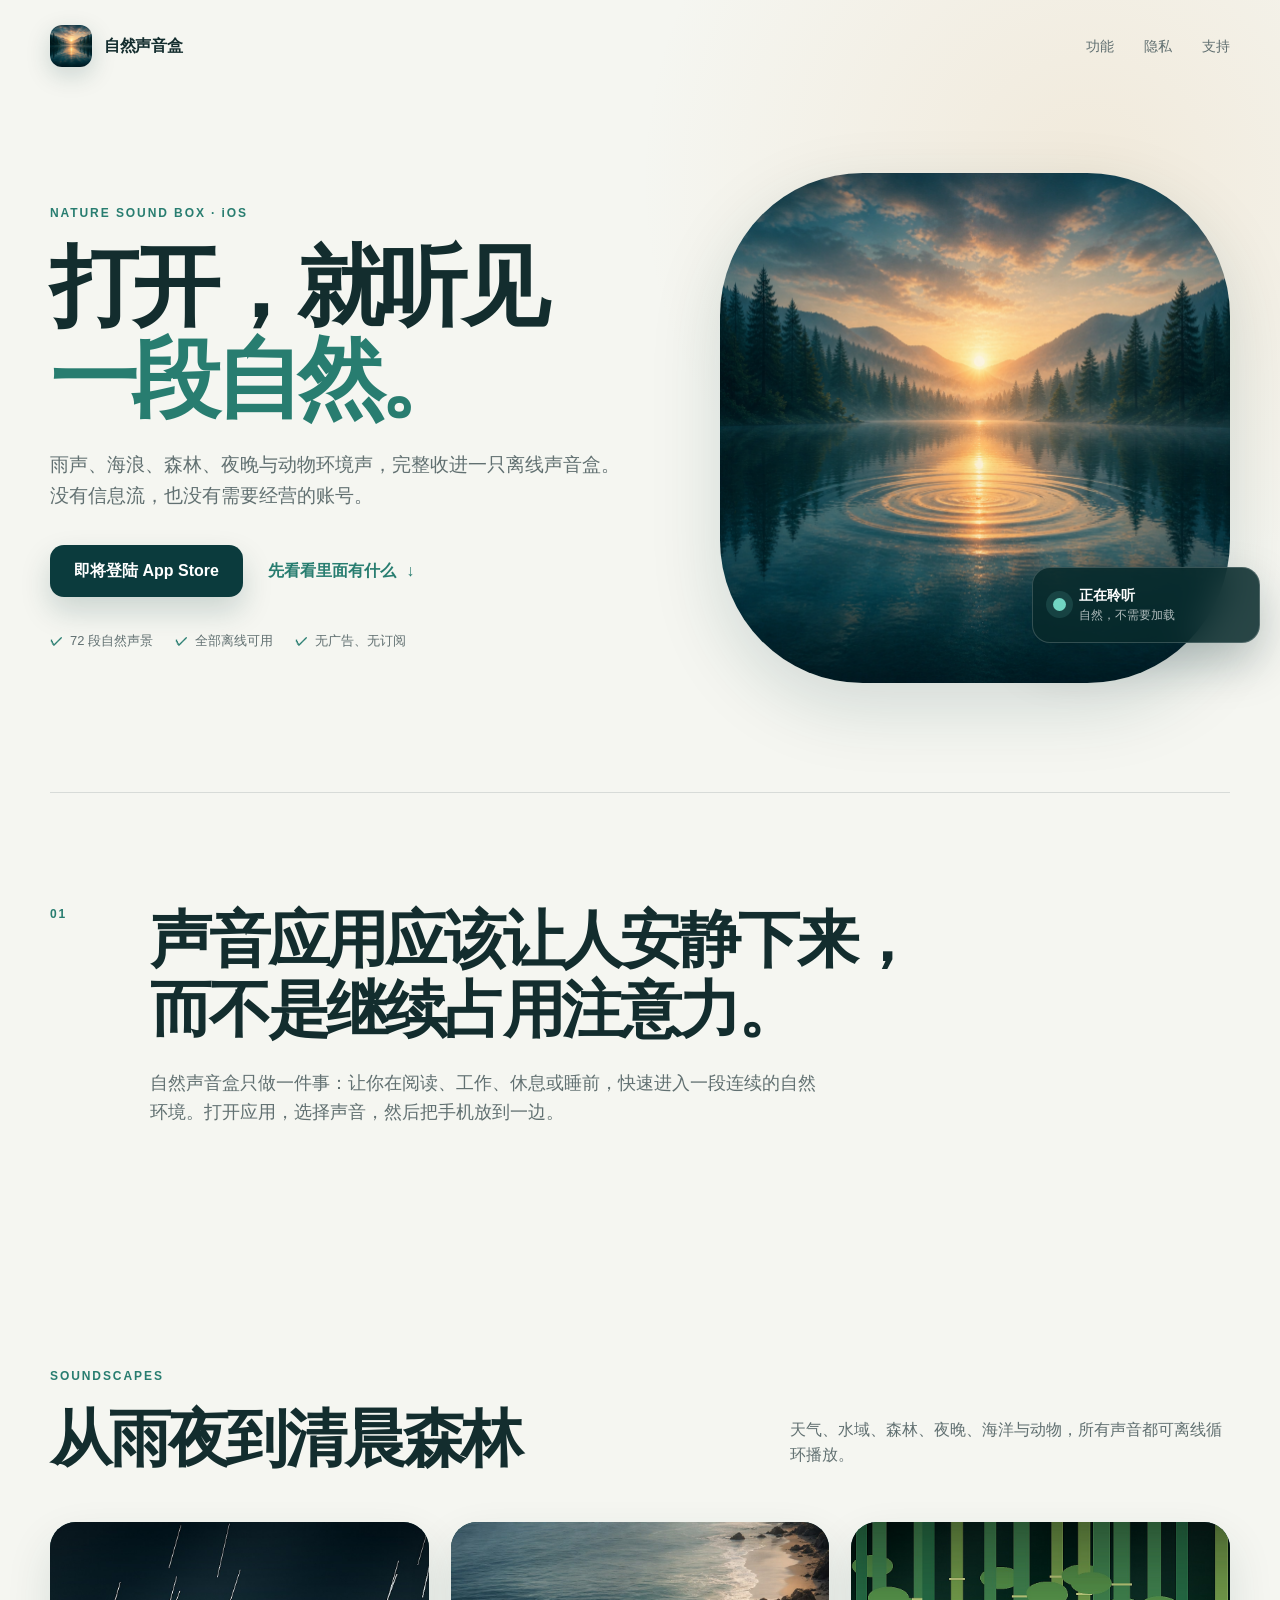
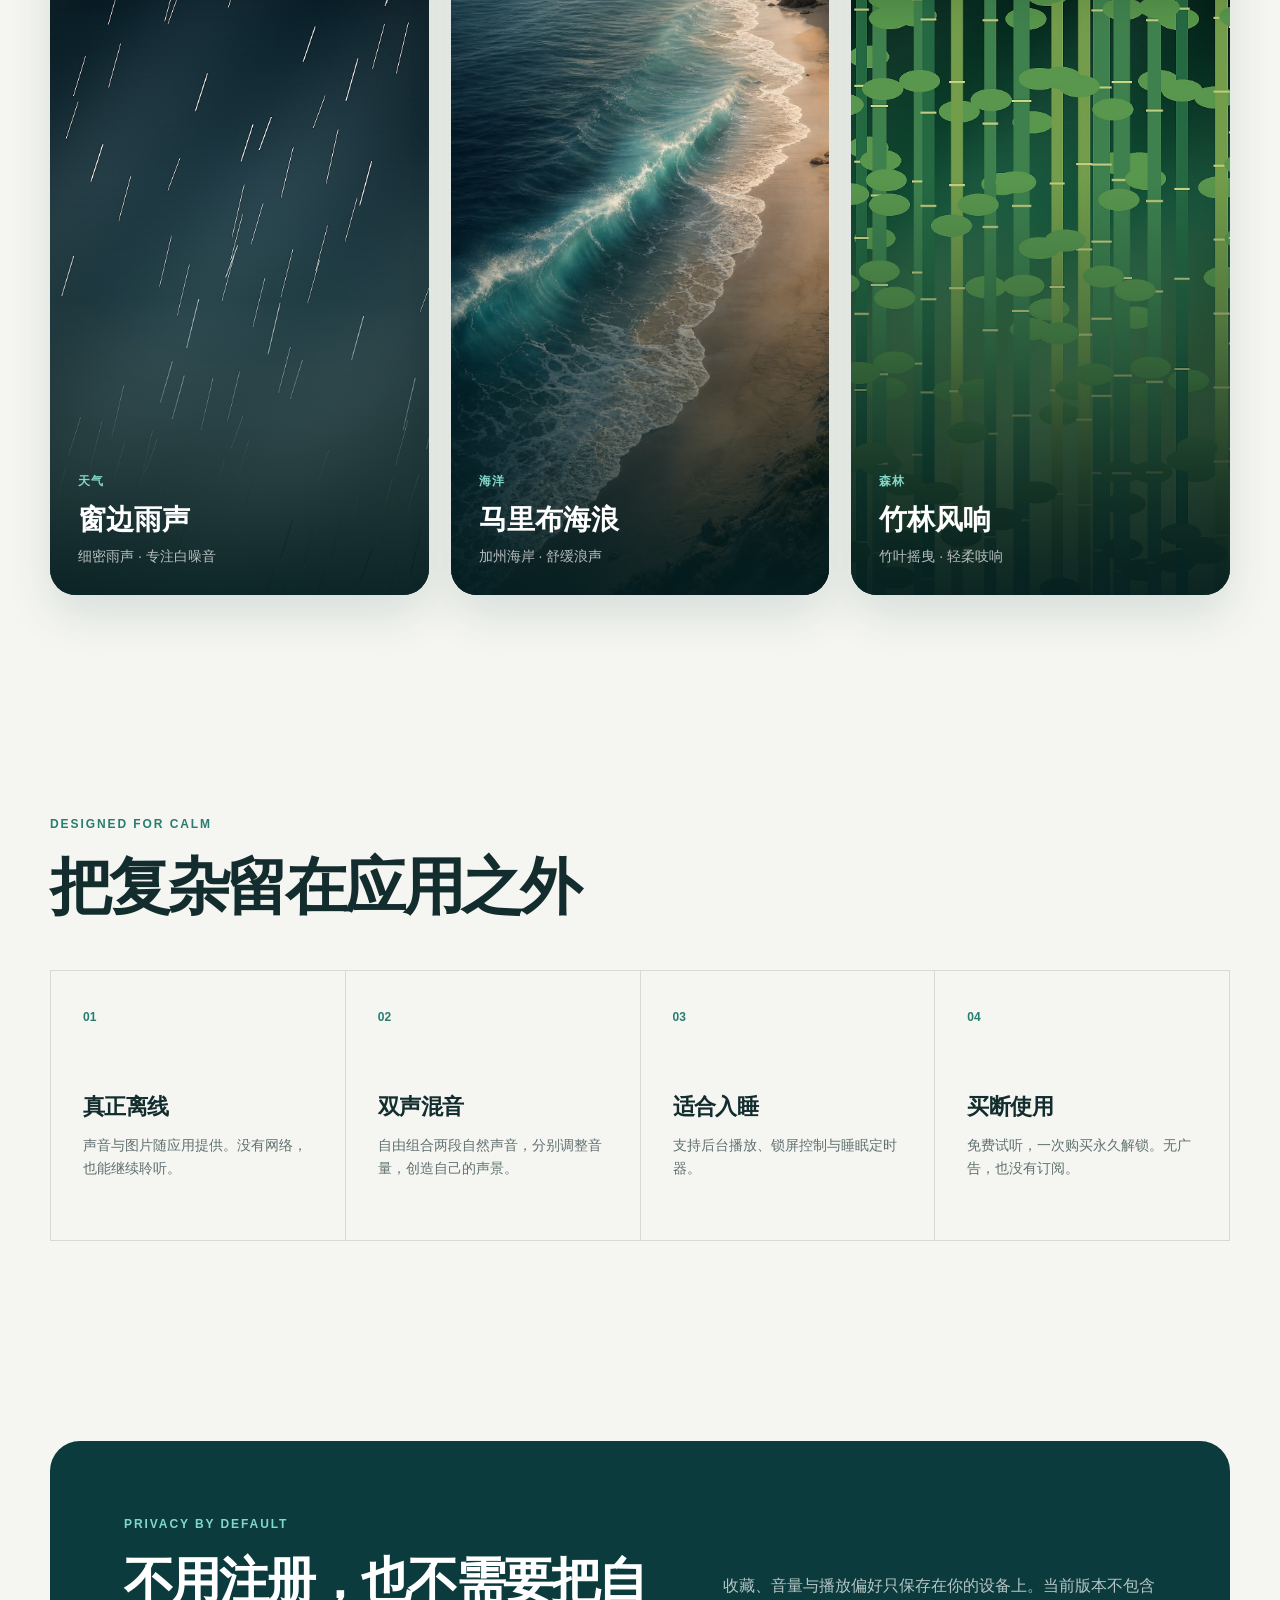
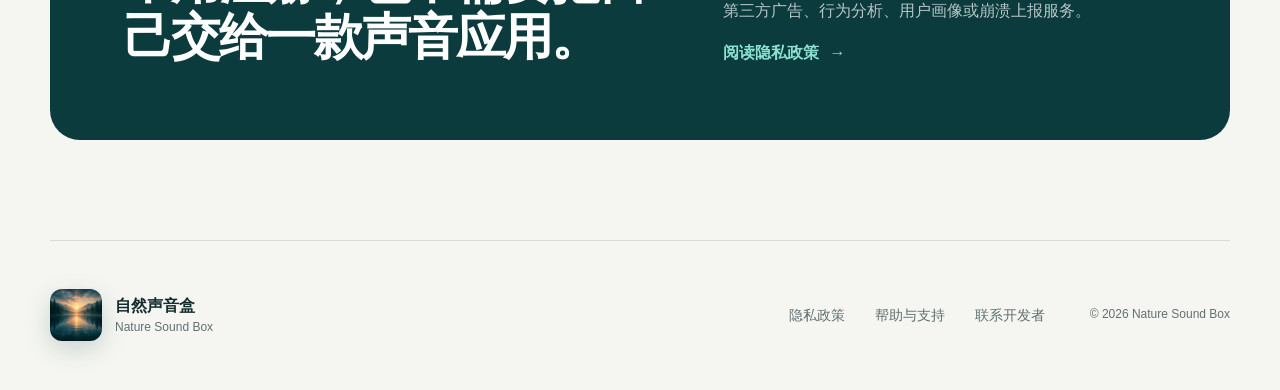
==== index.html @ 49402b02 "launch Nature Sound Box website" ====
<!doctype html>
<html lang="zh-CN">
<head>
  <meta charset="utf-8">
  <meta name="viewport" content="width=device-width, initial-scale=1">
  <meta name="theme-color" content="#0b3b3d">
  <meta name="description" content="自然声音盒是一款专注于离线聆听的 iOS 自然环境声音应用。72 段自然声景，无广告、无订阅。">
  <meta property="og:title" content="自然声音盒 · Nature Sound Box">
  <meta property="og:description" content="打开就听一段自然。72 段离线声景，无广告、无订阅。">
  <meta property="og:image" content="https://georgexu123.github.io/assets/app-icon.png">
  <meta property="og:type" content="website">
  <meta property="og:url" content="https://georgexu123.github.io/">
  <title>自然声音盒 · Nature Sound Box</title>
  <link rel="icon" href="assets/app-icon.png">
  <link rel="stylesheet" href="styles.css">
</head>
<body>
  <header class="site-header">
    <a class="brand" href="/" aria-label="自然声音盒首页">
      <img src="assets/app-icon.png" alt="" width="42" height="42">
      <span>自然声音盒</span>
    </a>
    <nav aria-label="主要导航">
      <a href="#features">功能</a>
      <a href="privacy.html">隐私</a>
      <a href="support.html">支持</a>
    </nav>
  </header>

  <main>
    <section class="hero">
      <div class="hero-copy">
        <p class="eyebrow">NATURE SOUND BOX · iOS</p>
        <h1>打开，就听见<br><span>一段自然。</span></h1>
        <p class="hero-lead">雨声、海浪、森林、夜晚与动物环境声，完整收进一只离线声音盒。没有信息流，也没有需要经营的账号。</p>
        <div class="hero-actions">
          <span class="store-button" aria-label="即将登陆 App Store">即将登陆 App Store</span>
          <a class="text-link" href="#soundscapes">先看看里面有什么 <span aria-hidden="true">↓</span></a>
        </div>
        <ul class="trust-list" aria-label="产品特点">
          <li>72 段自然声景</li>
          <li>全部离线可用</li>
          <li>无广告、无订阅</li>
        </ul>
      </div>
      <div class="hero-art" aria-label="湖畔日出与水面涟漪">
        <img src="assets/app-icon.png" alt="自然声音盒应用图标">
        <div class="now-playing">
          <span class="pulse" aria-hidden="true"></span>
          <div>
            <strong>正在聆听</strong>
            <span>自然，不需要加载</span>
          </div>
        </div>
      </div>
    </section>

    <section class="manifesto" aria-labelledby="manifesto-title">
      <p class="section-number">01</p>
      <div>
        <h2 id="manifesto-title">声音应用应该让人安静下来，<br>而不是继续占用注意力。</h2>
        <p>自然声音盒只做一件事：让你在阅读、工作、休息或睡前，快速进入一段连续的自然环境。打开应用，选择声音，然后把手机放到一边。</p>
      </div>
    </section>

    <section class="soundscapes" id="soundscapes" aria-labelledby="soundscapes-title">
      <div class="section-heading">
        <div>
          <p class="eyebrow">SOUNDSCAPES</p>
          <h2 id="soundscapes-title">从雨夜到清晨森林</h2>
        </div>
        <p>天气、水域、森林、夜晚、海洋与动物，所有声音都可离线循环播放。</p>
      </div>
      <div class="scene-grid">
        <article class="scene-card">
          <img src="assets/rain.jpg" alt="雨落在窗边的夜景" loading="lazy">
          <div><span>天气</span><h3>窗边雨声</h3><p>细密雨声 · 专注白噪音</p></div>
        </article>
        <article class="scene-card">
          <img src="assets/ocean.jpg" alt="日落时的海浪" loading="lazy">
          <div><span>海洋</span><h3>马里布海浪</h3><p>加州海岸 · 舒缓浪声</p></div>
        </article>
        <article class="scene-card">
          <img src="assets/forest.jpg" alt="风中的竹林" loading="lazy">
          <div><span>森林</span><h3>竹林风响</h3><p>竹叶摇曳 · 轻柔吱响</p></div>
        </article>
      </div>
    </section>

    <section class="features" id="features" aria-labelledby="features-title">
      <div class="section-heading">
        <div>
          <p class="eyebrow">DESIGNED FOR CALM</p>
          <h2 id="features-title">把复杂留在应用之外</h2>
        </div>
      </div>
      <div class="feature-grid">
        <article><span>01</span><h3>真正离线</h3><p>声音与图片随应用提供。没有网络，也能继续聆听。</p></article>
        <article><span>02</span><h3>双声混音</h3><p>自由组合两段自然声音，分别调整音量，创造自己的声景。</p></article>
        <article><span>03</span><h3>适合入睡</h3><p>支持后台播放、锁屏控制与睡眠定时器。</p></article>
        <article><span>04</span><h3>买断使用</h3><p>免费试听，一次购买永久解锁。无广告，也没有订阅。</p></article>
      </div>
    </section>

    <section class="privacy-callout">
      <div>
        <p class="eyebrow">PRIVACY BY DEFAULT</p>
        <h2>不用注册，也不需要把自己交给一款声音应用。</h2>
      </div>
      <div>
        <p>收藏、音量与播放偏好只保存在你的设备上。当前版本不包含第三方广告、行为分析、用户画像或崩溃上报服务。</p>
        <a class="text-link light" href="privacy.html">阅读隐私政策 <span aria-hidden="true">→</span></a>
      </div>
    </section>
  </main>

  <footer>
    <div>
      <img src="assets/app-icon.png" alt="" width="52" height="52">
      <div><strong>自然声音盒</strong><span>Nature Sound Box</span></div>
    </div>
    <nav aria-label="页脚导航">
      <a href="privacy.html">隐私政策</a>
      <a href="support.html">帮助与支持</a>
      <a href="mailto:georgexu123@163.com">联系开发者</a>
    </nav>
    <p>© 2026 Nature Sound Box</p>
  </footer>
</body>
</html>
---- styles.css ----
:root {
  --ink: #132d2e;
  --muted: #617071;
  --paper: #f5f6f1;
  --white: #fff;
  --mint: #dcebe6;
  --teal: #287d70;
  --deep: #0b3b3d;
  --gold: #dca968;
  --line: rgba(19, 45, 46, .13);
  --shadow: 0 24px 70px rgba(11, 59, 61, .15);
}

* { box-sizing: border-box; }

html { scroll-behavior: smooth; }

body {
  margin: 0;
  color: var(--ink);
  background:
    radial-gradient(circle at 85% 5%, rgba(220, 169, 104, .16), transparent 28rem),
    var(--paper);
  font-family: -apple-system, BlinkMacSystemFont, "Segoe UI", "Noto Sans SC", sans-serif;
  line-height: 1.6;
  -webkit-font-smoothing: antialiased;
}

a { color: inherit; text-decoration: none; }
img { display: block; max-width: 100%; }

.site-header,
main > section,
footer {
  width: min(1180px, calc(100% - 48px));
  margin-inline: auto;
}

.site-header {
  height: 92px;
  display: flex;
  align-items: center;
  justify-content: space-between;
}

.brand {
  display: inline-flex;
  align-items: center;
  gap: 12px;
  font-weight: 750;
  letter-spacing: -.02em;
}

.brand img,
footer img { border-radius: 12px; box-shadow: 0 8px 24px rgba(11, 59, 61, .18); }

.site-header nav,
footer nav { display: flex; align-items: center; gap: 30px; }
.site-header nav a, footer nav a { color: var(--muted); font-size: 14px; }
.site-header nav a:hover, footer nav a:hover { color: var(--teal); }

.hero {
  min-height: 700px;
  padding: 64px 0 92px;
  display: grid;
  grid-template-columns: 1.03fr .97fr;
  gap: 72px;
  align-items: center;
}

.eyebrow {
  margin: 0 0 18px;
  color: var(--teal);
  font-size: 12px;
  font-weight: 800;
  letter-spacing: .16em;
}

h1, h2, h3, p { margin-top: 0; }

h1 {
  margin-bottom: 26px;
  font-size: clamp(54px, 7vw, 88px);
  line-height: 1.04;
  letter-spacing: -.065em;
  font-weight: 760;
}

h1 span { color: var(--teal); }

.hero-lead {
  max-width: 600px;
  margin-bottom: 34px;
  color: var(--muted);
  font-size: 19px;
}

.hero-actions { display: flex; align-items: center; gap: 25px; flex-wrap: wrap; }

.store-button {
  display: inline-flex;
  align-items: center;
  min-height: 52px;
  padding: 0 24px;
  color: var(--white);
  background: var(--deep);
  border-radius: 14px;
  font-weight: 700;
  box-shadow: 0 14px 30px rgba(11, 59, 61, .18);
}

.text-link {
  color: var(--teal);
  font-weight: 700;
}

.text-link span { margin-left: 6px; transition: transform .2s ease; display: inline-block; }
.text-link:hover span { transform: translateX(4px); }

.trust-list {
  display: flex;
  gap: 22px;
  flex-wrap: wrap;
  margin: 34px 0 0;
  padding: 0;
  list-style: none;
  color: var(--muted);
  font-size: 13px;
}

.trust-list li::before { content: "✓"; margin-right: 7px; color: var(--teal); font-weight: 800; }

.hero-art {
  position: relative;
  max-width: 510px;
  justify-self: end;
}

.hero-art > img {
  width: 100%;
  aspect-ratio: 1;
  border-radius: 28%;
  box-shadow: var(--shadow);
}

.now-playing {
  position: absolute;
  right: -30px;
  bottom: 40px;
  min-width: 228px;
  padding: 16px 20px;
  display: flex;
  align-items: center;
  gap: 13px;
  color: var(--white);
  background: rgba(8, 41, 43, .86);
  border: 1px solid rgba(255, 255, 255, .18);
  border-radius: 18px;
  box-shadow: 0 20px 45px rgba(7, 40, 42, .25);
  backdrop-filter: blur(18px);
}

.now-playing strong, .now-playing span { display: block; }
.now-playing strong { font-size: 14px; }
.now-playing div > span { color: rgba(255,255,255,.68); font-size: 12px; }

.pulse {
  width: 13px;
  height: 13px;
  border-radius: 50%;
  background: #71d6c3;
  box-shadow: 0 0 0 7px rgba(113, 214, 195, .14);
}

.manifesto {
  padding: 112px 0;
  display: grid;
  grid-template-columns: 100px 1fr;
  border-top: 1px solid var(--line);
}

.section-number { color: var(--teal); font-size: 12px; font-weight: 800; letter-spacing: .15em; }
.manifesto > div { max-width: 900px; }

h2 {
  margin-bottom: 24px;
  font-size: clamp(38px, 5vw, 62px);
  line-height: 1.13;
  letter-spacing: -.052em;
}

.manifesto div p {
  max-width: 680px;
  color: var(--muted);
  font-size: 18px;
}

.soundscapes, .features { padding: 110px 0; }

.section-heading {
  margin-bottom: 48px;
  display: flex;
  align-items: end;
  justify-content: space-between;
  gap: 40px;
}

.section-heading h2 { margin-bottom: 0; }
.section-heading > p { max-width: 440px; margin-bottom: 6px; color: var(--muted); }

.scene-grid {
  display: grid;
  grid-template-columns: repeat(3, 1fr);
  gap: 22px;
}

.scene-card {
  position: relative;
  min-height: 520px;
  overflow: hidden;
  border-radius: 26px;
  background: var(--deep);
  box-shadow: 0 20px 46px rgba(11, 59, 61, .12);
}

.scene-card::after {
  content: "";
  position: absolute;
  inset: 0;
  background: linear-gradient(to top, rgba(4, 31, 33, .88), rgba(4, 31, 33, 0) 62%);
}

.scene-card img { width: 100%; height: 100%; object-fit: cover; transition: transform .7s ease; }
.scene-card:hover img { transform: scale(1.035); }

.scene-card div { position: absolute; z-index: 1; left: 28px; right: 28px; bottom: 28px; color: white; }
.scene-card span { font-size: 12px; color: #83d8c8; font-weight: 800; letter-spacing: .08em; }
.scene-card h3 { margin: 5px 0 2px; font-size: 28px; }
.scene-card p { margin: 0; color: rgba(255,255,255,.7); font-size: 14px; }

.feature-grid {
  display: grid;
  grid-template-columns: repeat(4, 1fr);
  border-top: 1px solid var(--line);
  border-left: 1px solid var(--line);
}

.feature-grid article {
  min-height: 270px;
  padding: 32px;
  border-right: 1px solid var(--line);
  border-bottom: 1px solid var(--line);
}

.feature-grid span { color: var(--teal); font-size: 12px; font-weight: 800; }
.feature-grid h3 { margin: 60px 0 10px; font-size: 22px; letter-spacing: -.025em; }
.feature-grid p { color: var(--muted); font-size: 14px; }

.privacy-callout {
  width: min(1180px, calc(100% - 48px));
  margin-top: 90px;
  margin-bottom: 100px;
  padding: 74px;
  display: grid;
  grid-template-columns: 1.1fr .9fr;
  gap: 70px;
  color: var(--white);
  background: var(--deep);
  border-radius: 30px;
}

.privacy-callout .eyebrow { color: #80d9c8; }
.privacy-callout h2 { margin: 0; font-size: clamp(34px, 4vw, 50px); }
.privacy-callout > div:last-child { align-self: end; }
.privacy-callout > div:last-child p { color: rgba(255,255,255,.7); }
.text-link.light { color: #8be1d0; }

footer {
  min-height: 150px;
  padding: 44px 0;
  display: grid;
  grid-template-columns: 1fr auto auto;
  align-items: center;
  gap: 45px;
  border-top: 1px solid var(--line);
}

footer > div { display: flex; align-items: center; gap: 13px; }
footer strong, footer span { display: block; }
footer span { color: var(--muted); font-size: 12px; }
footer > p { margin: 0; color: var(--muted); font-size: 12px; }

.document-main { width: min(900px, calc(100% - 48px)); margin: 56px auto 120px; }
.document-hero { padding: 70px 0 52px; border-bottom: 1px solid var(--line); }
.document-hero h1 { max-width: 800px; font-size: clamp(44px, 7vw, 72px); }
.document-hero p { max-width: 700px; color: var(--muted); font-size: 18px; }

.language-picker {
  position: sticky;
  z-index: 10;
  top: 16px;
  margin: 28px 0 48px;
  padding: 12px 14px;
  display: flex;
  align-items: center;
  justify-content: space-between;
  background: rgba(245, 246, 241, .9);
  border: 1px solid var(--line);
  border-radius: 14px;
  backdrop-filter: blur(18px);
}

.language-picker label { font-size: 13px; font-weight: 700; }
.language-picker select {
  min-width: 190px;
  padding: 8px 34px 8px 12px;
  color: var(--ink);
  background: var(--white);
  border: 1px solid var(--line);
  border-radius: 9px;
  font: inherit;
}

.legal-section { display: none; }
.legal-section.active { display: block; }
.legal-section h2 { margin: 0 0 34px; font-size: 38px; }
.legal-section h3 { margin: 36px 0 12px; font-size: 19px; }
.legal-section p, .legal-section li { color: #4e6162; }
.legal-section ul { padding-left: 22px; }
.legal-meta {
  margin-top: 46px;
  padding: 22px 24px;
  background: var(--mint);
  border-radius: 16px;
}
.legal-meta p { margin: 4px 0; }
.legal-meta a { color: var(--teal); font-weight: 700; }

@media (max-width: 900px) {
  .hero { grid-template-columns: 1fr; min-height: auto; padding-top: 36px; }
  .hero-art { width: min(78vw, 500px); justify-self: center; }
  .scene-grid { grid-template-columns: 1fr; }
  .scene-card { min-height: 460px; }
  .feature-grid { grid-template-columns: repeat(2, 1fr); }
  .privacy-callout { grid-template-columns: 1fr; padding: 52px; }
  footer { grid-template-columns: 1fr; }
}

@media (max-width: 620px) {
  .site-header, main > section, footer { width: min(100% - 30px, 1180px); }
  .site-header { height: 76px; }
  .site-header nav { gap: 15px; }
  .site-header nav a:first-child { display: none; }
  .hero { gap: 52px; padding-bottom: 70px; }
  h1 { font-size: 50px; }
  .hero-lead { font-size: 17px; }
  .hero-art { width: calc(100% - 36px); }
  .now-playing { right: -14px; bottom: 25px; min-width: 205px; }
  .manifesto { grid-template-columns: 1fr; padding: 76px 0; }
  .section-heading { display: block; }
  .section-heading > p { margin-top: 22px; }
  .soundscapes, .features { padding: 76px 0; }
  .feature-grid { grid-template-columns: 1fr; }
  .privacy-callout { width: calc(100% - 30px); margin-block: 60px; padding: 36px 28px; gap: 34px; }
  footer nav { align-items: flex-start; flex-direction: column; gap: 10px; }
  .document-main { width: calc(100% - 30px); margin-top: 25px; }
  .document-hero { padding-top: 40px; }
  .language-picker { align-items: flex-start; gap: 10px; flex-direction: column; }
  .language-picker select { width: 100%; }
}

@media (prefers-reduced-motion: reduce) {
  html { scroll-behavior: auto; }
  *, *::before, *::after { transition: none !important; }
}
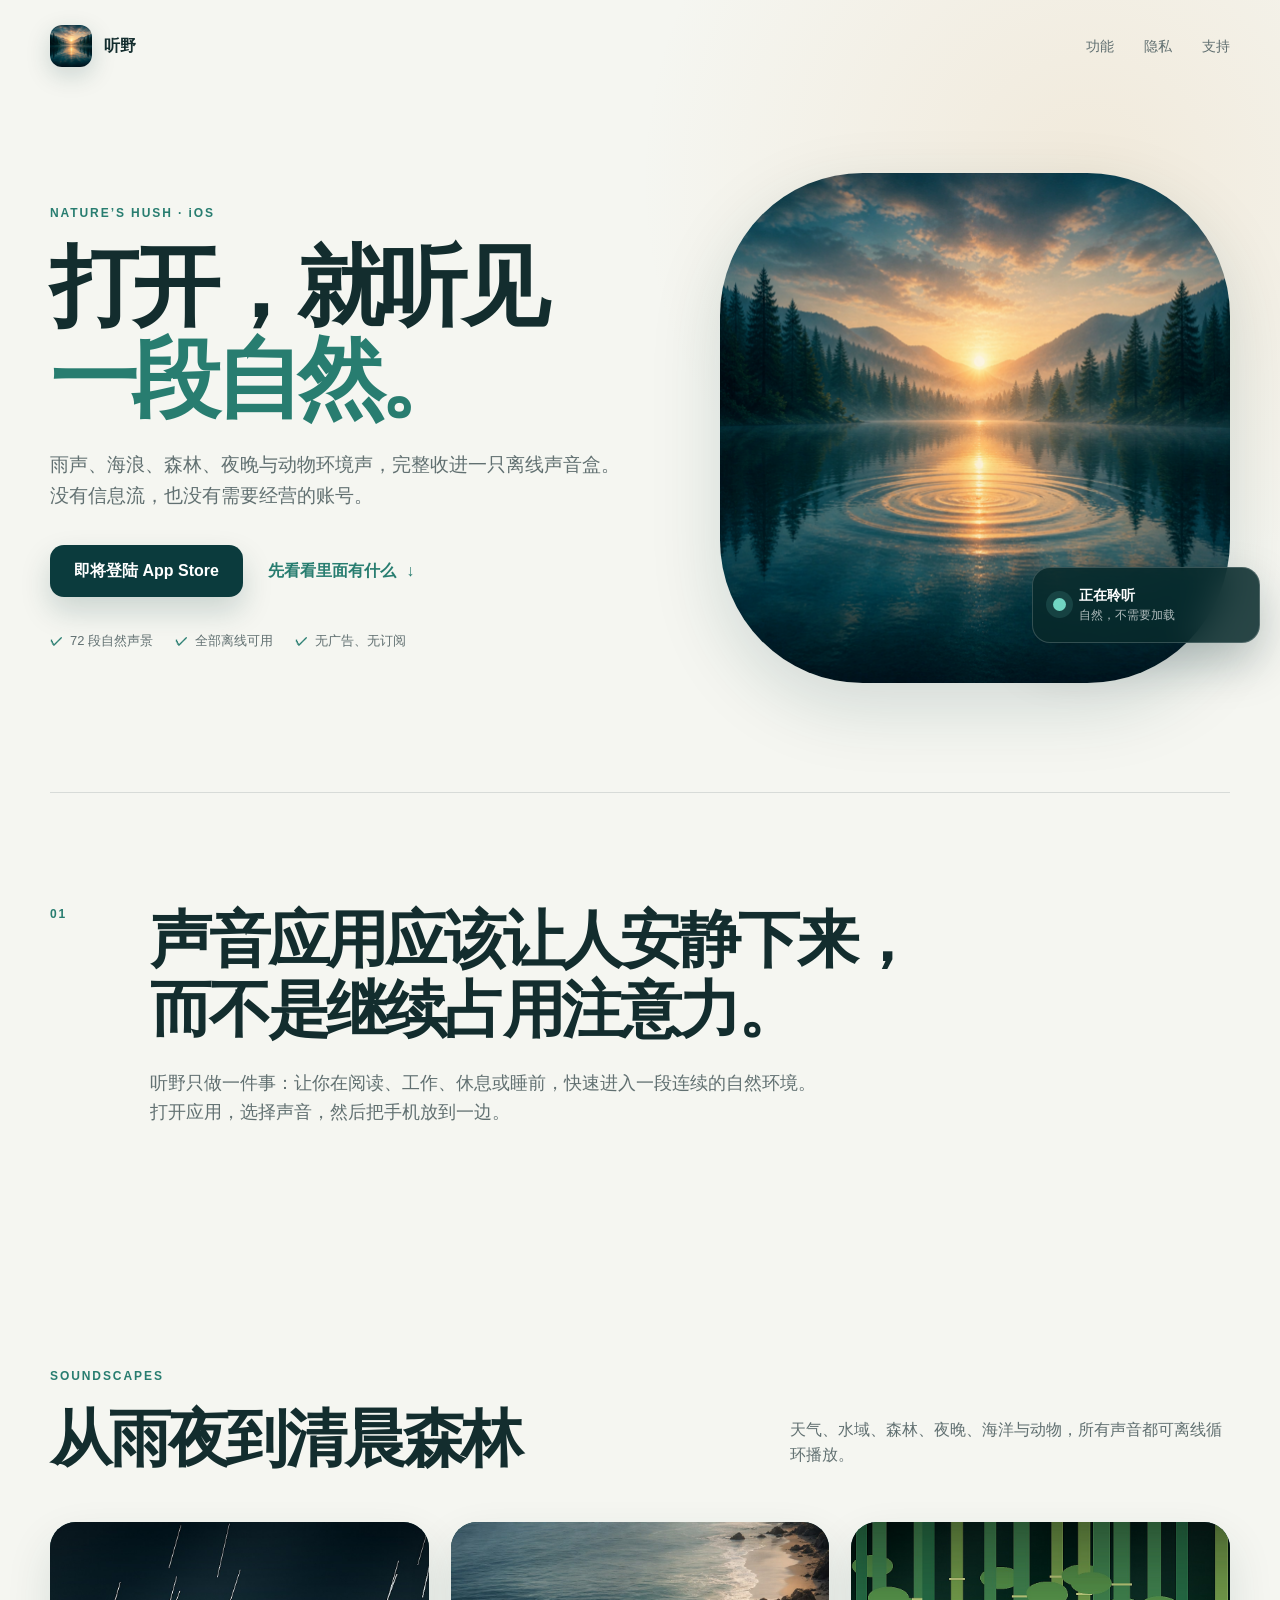
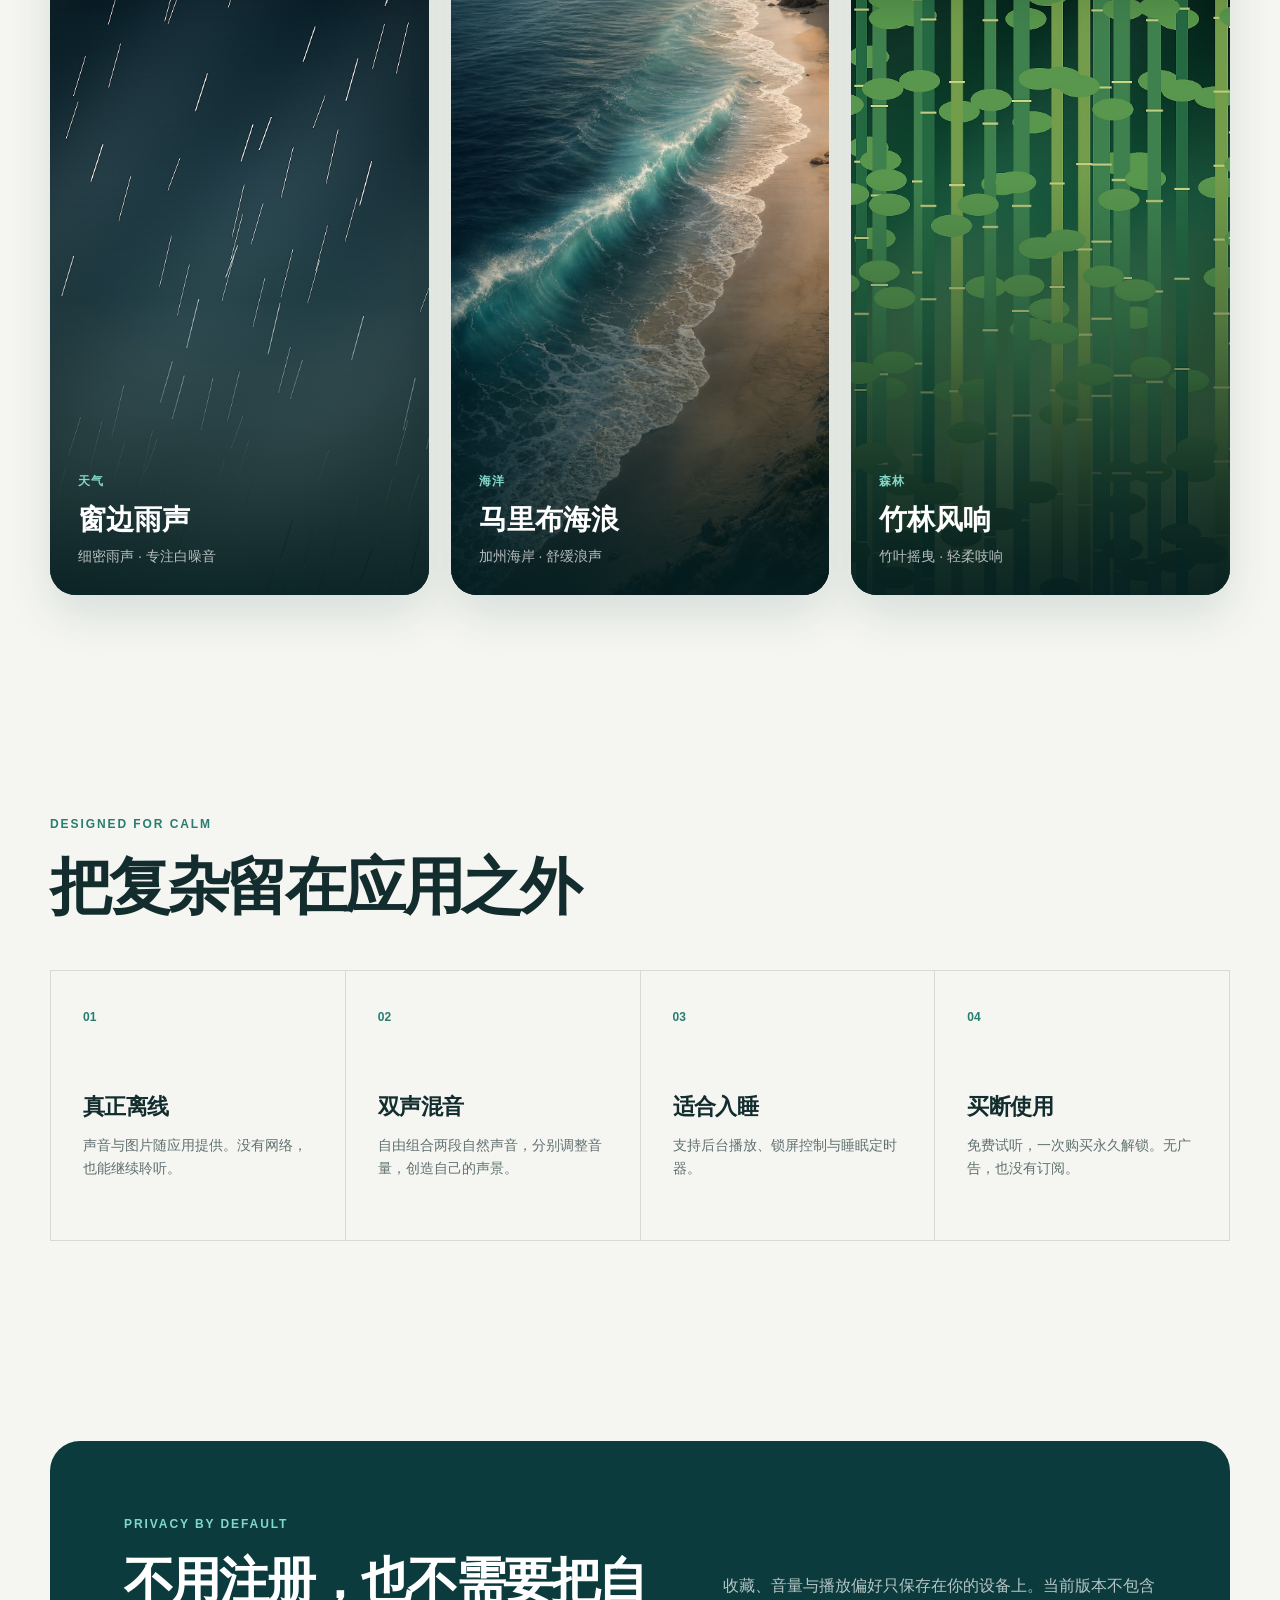
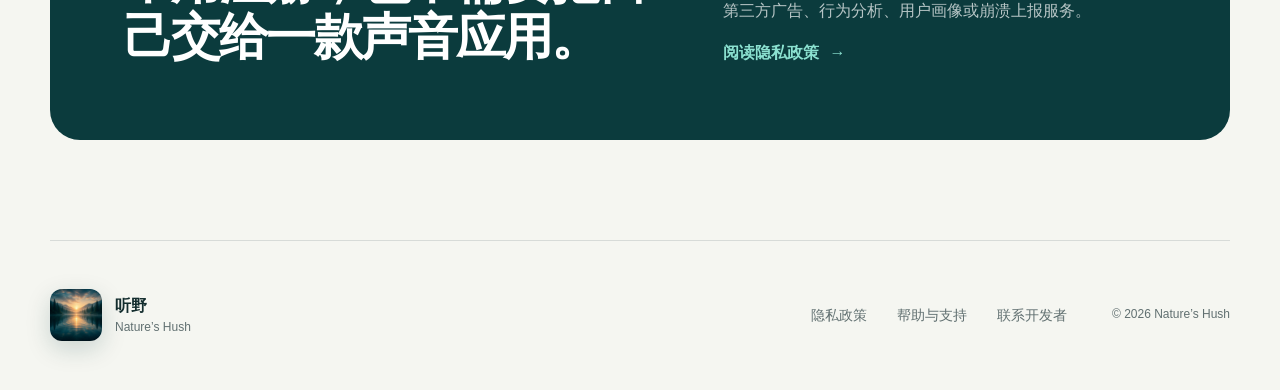
==== commit a3806c87: "adopt localized product names" ====
--- a/index.html
+++ b/index.html
@@ -4,21 +4,21 @@
   <meta charset="utf-8">
   <meta name="viewport" content="width=device-width, initial-scale=1">
   <meta name="theme-color" content="#0b3b3d">
-  <meta name="description" content="自然声音盒是一款专注于离线聆听的 iOS 自然环境声音应用。72 段自然声景，无广告、无订阅。">
-  <meta property="og:title" content="自然声音盒 · Nature Sound Box">
+  <meta name="description" content="听野是一款专注于离线聆听的 iOS 自然环境声音应用。72 段自然声景，无广告、无订阅。">
+  <meta property="og:title" content="听野 · Nature’s Hush">
   <meta property="og:description" content="打开就听一段自然。72 段离线声景，无广告、无订阅。">
   <meta property="og:image" content="https://georgexu123.github.io/assets/app-icon.png">
   <meta property="og:type" content="website">
   <meta property="og:url" content="https://georgexu123.github.io/">
-  <title>自然声音盒 · Nature Sound Box</title>
+  <title>听野 · Nature’s Hush</title>
   <link rel="icon" href="assets/app-icon.png">
   <link rel="stylesheet" href="styles.css">
 </head>
 <body>
   <header class="site-header">
-    <a class="brand" href="/" aria-label="自然声音盒首页">
+    <a class="brand" href="/" aria-label="听野首页">
       <img src="assets/app-icon.png" alt="" width="42" height="42">
-      <span>自然声音盒</span>
+      <span>听野</span>
     </a>
     <nav aria-label="主要导航">
       <a href="#features">功能</a>
@@ -30,7 +30,7 @@
   <main>
     <section class="hero">
       <div class="hero-copy">
-        <p class="eyebrow">NATURE SOUND BOX · iOS</p>
+        <p class="eyebrow">NATURE’S HUSH · iOS</p>
         <h1>打开，就听见<br><span>一段自然。</span></h1>
         <p class="hero-lead">雨声、海浪、森林、夜晚与动物环境声，完整收进一只离线声音盒。没有信息流，也没有需要经营的账号。</p>
         <div class="hero-actions">
@@ -44,7 +44,7 @@
         </ul>
       </div>
       <div class="hero-art" aria-label="湖畔日出与水面涟漪">
-        <img src="assets/app-icon.png" alt="自然声音盒应用图标">
+        <img src="assets/app-icon.png" alt="听野应用图标">
         <div class="now-playing">
           <span class="pulse" aria-hidden="true"></span>
           <div>
@@ -59,7 +59,7 @@
       <p class="section-number">01</p>
       <div>
         <h2 id="manifesto-title">声音应用应该让人安静下来，<br>而不是继续占用注意力。</h2>
-        <p>自然声音盒只做一件事：让你在阅读、工作、休息或睡前，快速进入一段连续的自然环境。打开应用，选择声音，然后把手机放到一边。</p>
+        <p>听野只做一件事：让你在阅读、工作、休息或睡前，快速进入一段连续的自然环境。打开应用，选择声音，然后把手机放到一边。</p>
       </div>
     </section>
 
@@ -117,14 +117,14 @@
   <footer>
     <div>
       <img src="assets/app-icon.png" alt="" width="52" height="52">
-      <div><strong>自然声音盒</strong><span>Nature Sound Box</span></div>
+      <div><strong>听野</strong><span>Nature’s Hush</span></div>
     </div>
     <nav aria-label="页脚导航">
       <a href="privacy.html">隐私政策</a>
       <a href="support.html">帮助与支持</a>
       <a href="mailto:georgexu123@163.com">联系开发者</a>
     </nav>
-    <p>© 2026 Nature Sound Box</p>
+    <p>© 2026 Nature’s Hush</p>
   </footer>
 </body>
 </html>
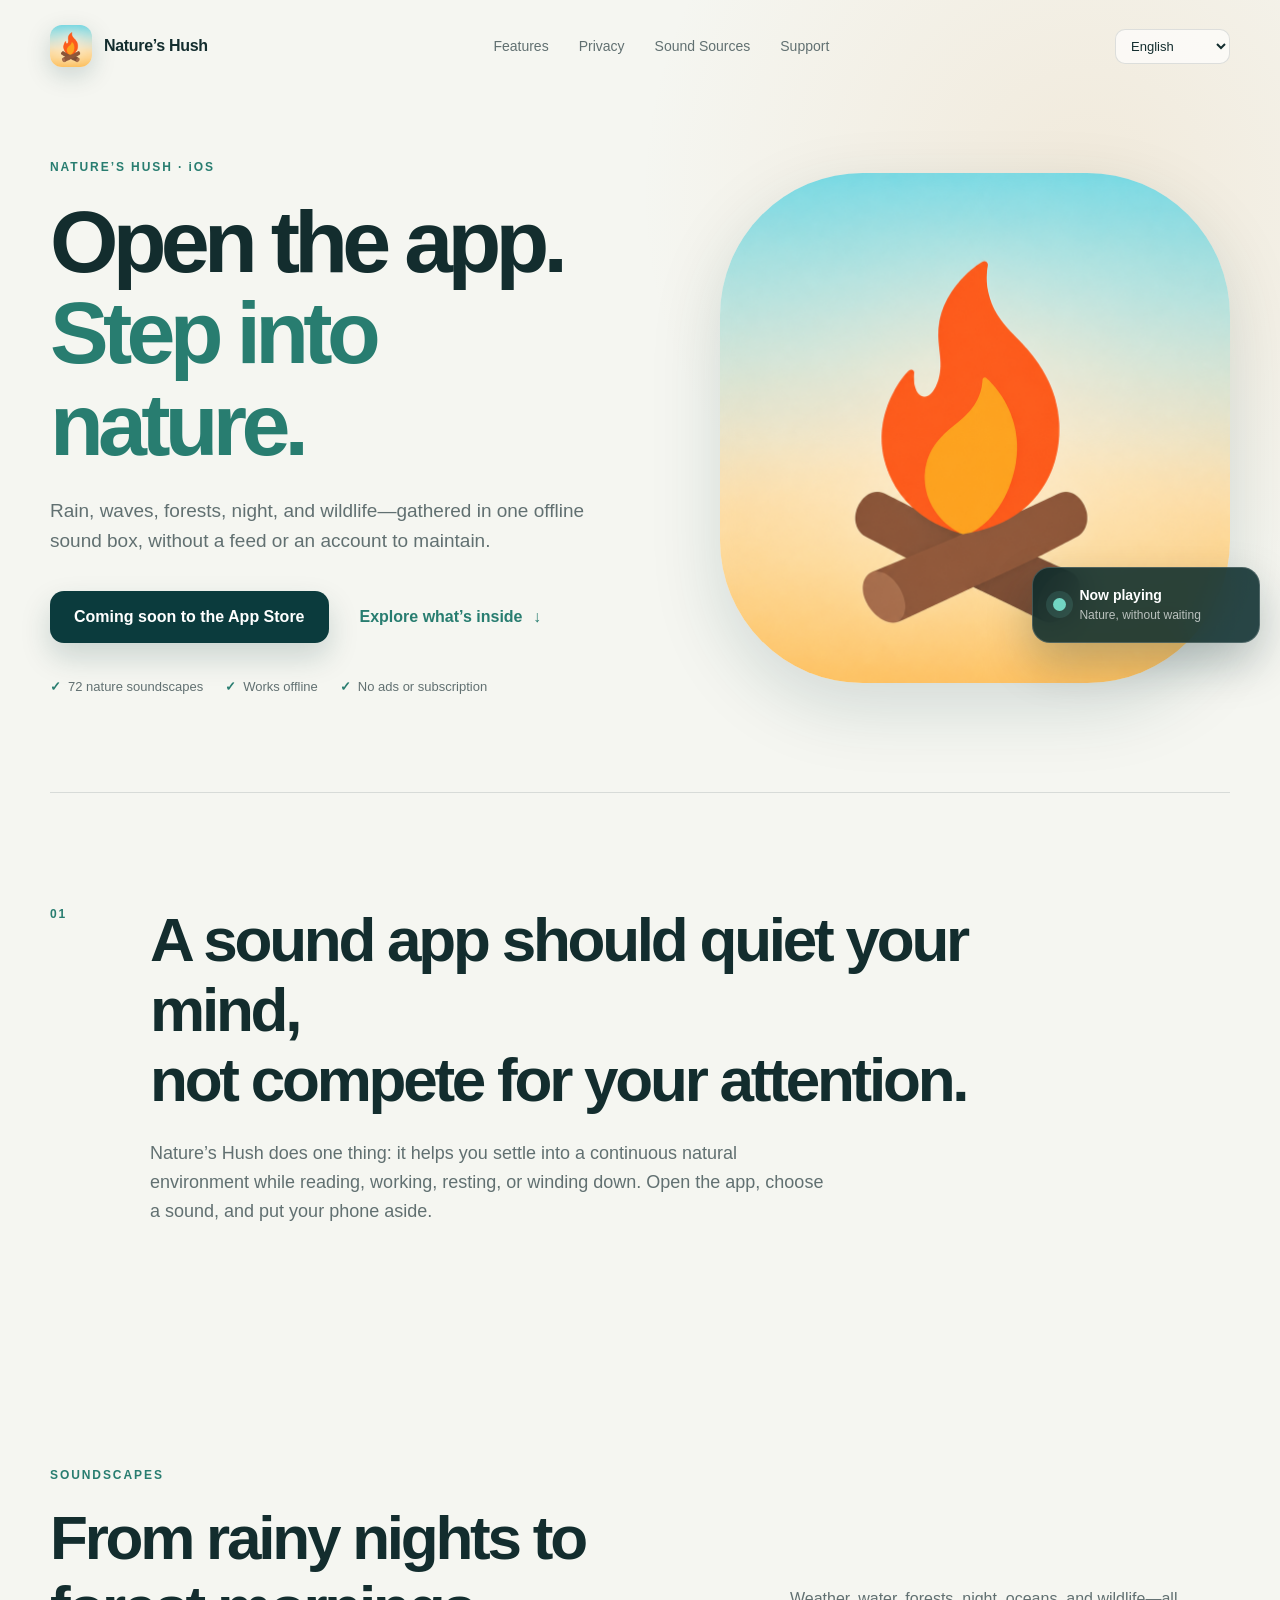
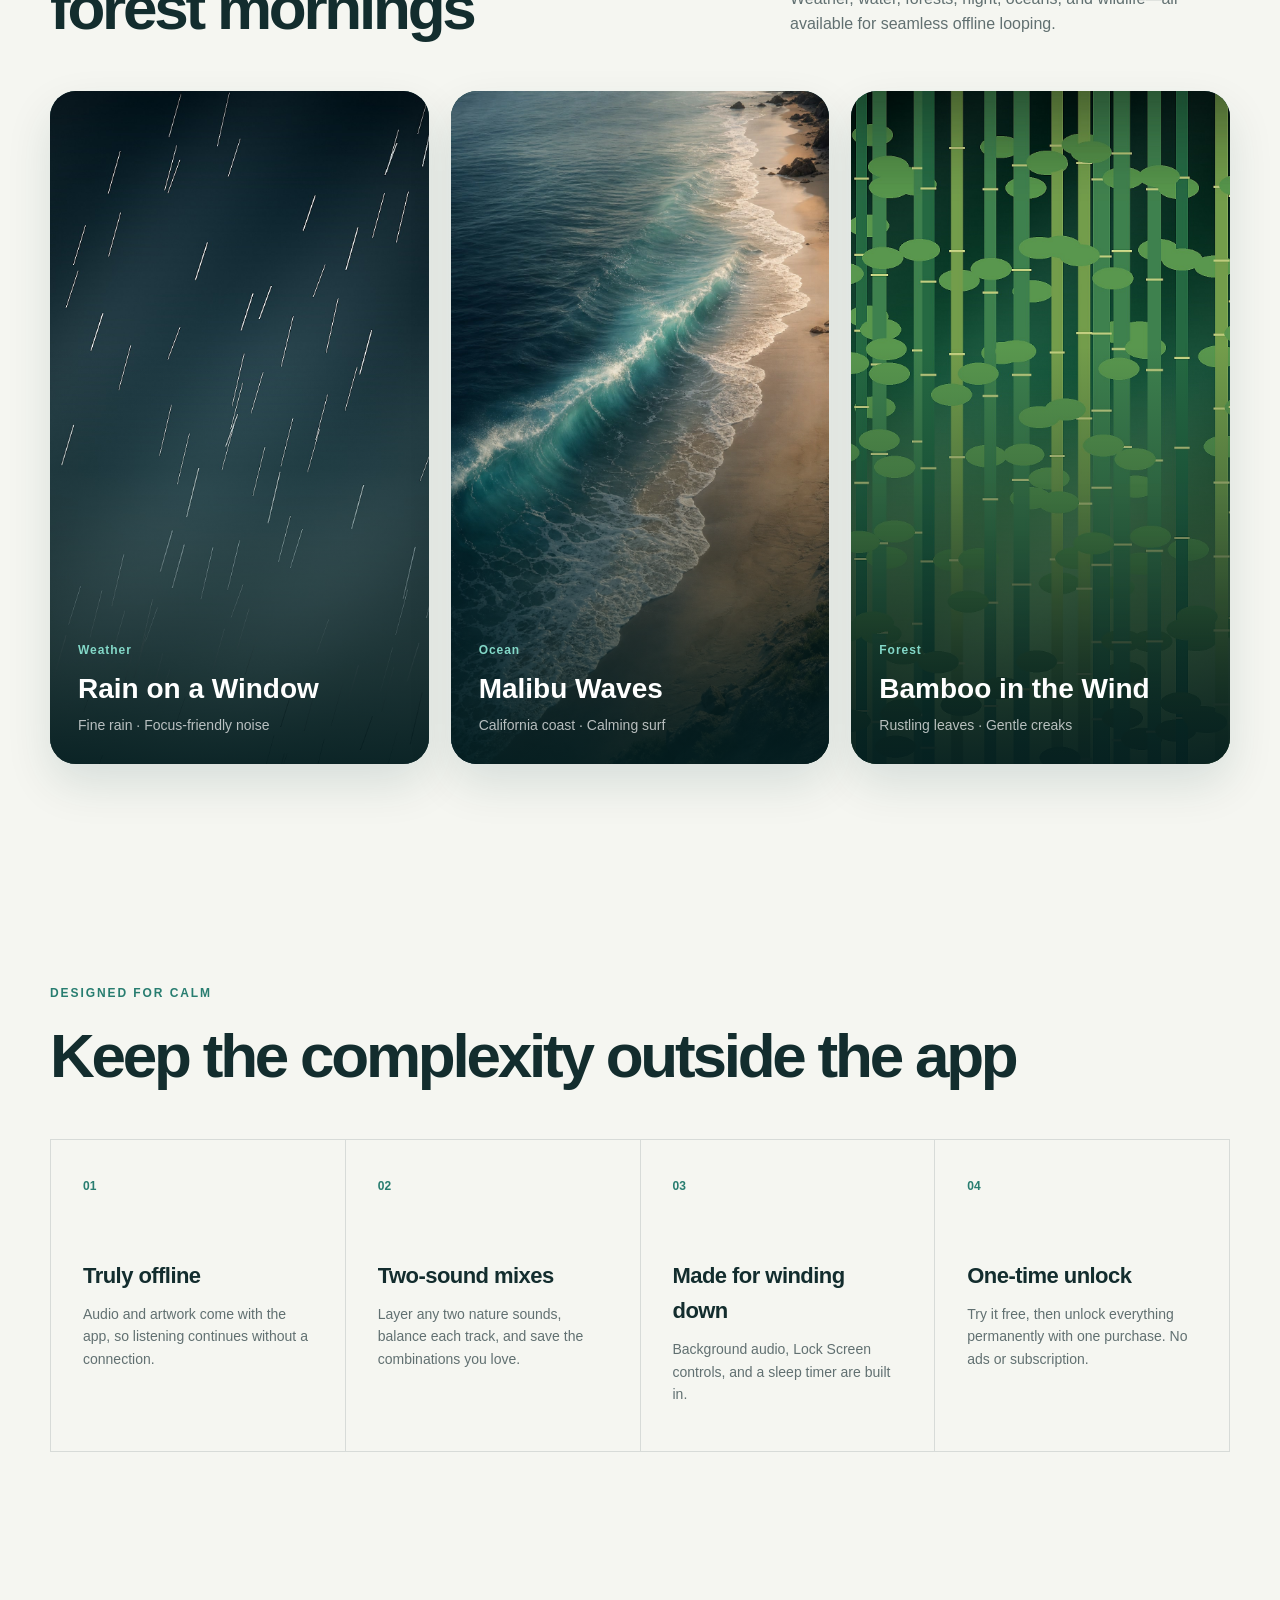
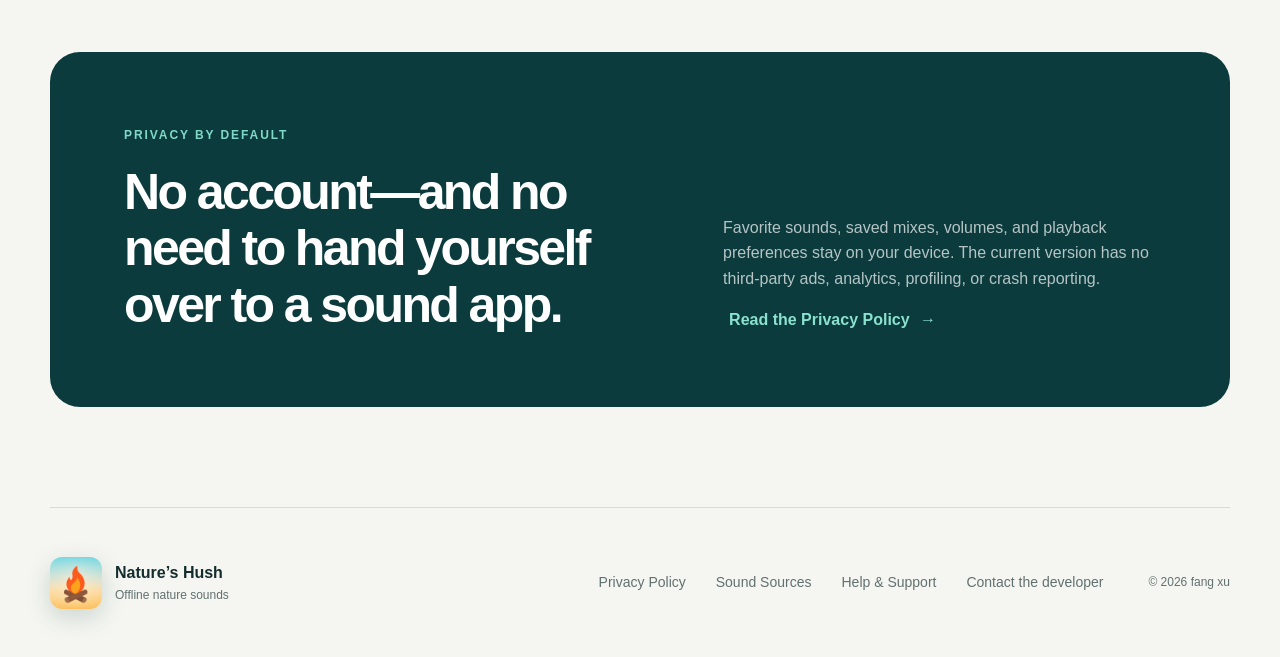
==== commit 2e779098: "publish multilingual privacy and sound sources" ====
--- a/index.html
+++ b/index.html
@@ -1,55 +1,69 @@
 <!doctype html>
-<html lang="zh-CN">
+<html lang="en">
 <head>
   <meta charset="utf-8">
   <meta name="viewport" content="width=device-width, initial-scale=1">
   <meta name="theme-color" content="#0b3b3d">
-  <meta name="description" content="听野是一款专注于离线聆听的 iOS 自然环境声音应用。72 段自然声景，无广告、无订阅。">
-  <meta property="og:title" content="听野 · Nature’s Hush">
-  <meta property="og:description" content="打开就听一段自然。72 段离线声景，无广告、无订阅。">
+  <meta name="description" content="Nature’s Hush is an offline iOS nature-sound app with 72 soundscapes, no ads, and no subscription.">
+  <meta property="og:title" content="Nature’s Hush · Offline nature sounds">
+  <meta property="og:description" content="Open the app and hear a moment of nature. 72 offline soundscapes, with no ads or subscription.">
   <meta property="og:image" content="https://georgexu123.github.io/assets/app-icon.png">
   <meta property="og:type" content="website">
   <meta property="og:url" content="https://georgexu123.github.io/">
-  <title>听野 · Nature’s Hush</title>
+  <title>Nature’s Hush · Offline nature sounds</title>
   <link rel="icon" href="assets/app-icon.png">
   <link rel="stylesheet" href="styles.css">
 </head>
-<body>
+<body data-page="home">
   <header class="site-header">
-    <a class="brand" href="/" aria-label="听野首页">
+    <a class="brand" href="/" aria-label="Nature’s Hush home" data-i18n-aria="common.brandHome">
       <img src="assets/app-icon.png" alt="" width="42" height="42">
-      <span>听野</span>
+      <span data-i18n="common.brand">Nature’s Hush</span>
     </a>
-    <nav aria-label="主要导航">
-      <a href="#features">功能</a>
-      <a href="privacy.html">隐私</a>
-      <a href="support.html">支持</a>
+    <nav aria-label="Main navigation" data-i18n-aria="common.mainNavigation">
+      <a href="#features" data-i18n="common.features">Features</a>
+      <a href="privacy.html" data-i18n="common.privacy">Privacy</a>
+      <a href="sources.html" data-i18n="common.soundSources">Sound Sources</a>
+      <a href="support.html" data-i18n="common.support">Support</a>
     </nav>
+    <label class="compact-language-picker">
+      <span class="visually-hidden" data-i18n="common.language">Reading language</span>
+      <select id="language" aria-label="Reading language" data-i18n-aria="common.language">
+        <option value="zh-CN">简体中文</option>
+        <option value="zh-TW">繁體中文</option>
+        <option value="en">English</option>
+        <option value="ja">日本語</option>
+        <option value="ko">한국어</option>
+        <option value="ru">Русский</option>
+        <option value="de">Deutsch</option>
+        <option value="fr">Français</option>
+      </select>
+    </label>
   </header>
 
   <main>
     <section class="hero">
       <div class="hero-copy">
         <p class="eyebrow">NATURE’S HUSH · iOS</p>
-        <h1>打开，就听见<br><span>一段自然。</span></h1>
-        <p class="hero-lead">雨声、海浪、森林、夜晚与动物环境声，完整收进一只离线声音盒。没有信息流，也没有需要经营的账号。</p>
+        <h1 data-i18n-html="home.heroTitle">Open the app.<br><span>Step into nature.</span></h1>
+        <p class="hero-lead" data-i18n="home.heroLead">Rain, waves, forests, night, and wildlife—gathered in one offline sound box, without a feed or an account to maintain.</p>
         <div class="hero-actions">
-          <span class="store-button" aria-label="即将登陆 App Store">即将登陆 App Store</span>
-          <a class="text-link" href="#soundscapes">先看看里面有什么 <span aria-hidden="true">↓</span></a>
+          <span class="store-button" aria-label="Coming soon to the App Store" data-i18n="home.storeSoon" data-i18n-aria="home.storeSoon">Coming soon to the App Store</span>
+          <a class="text-link" href="#soundscapes"><span data-i18n="home.preview">Explore what’s inside</span> <span aria-hidden="true">↓</span></a>
         </div>
-        <ul class="trust-list" aria-label="产品特点">
-          <li>72 段自然声景</li>
-          <li>全部离线可用</li>
-          <li>无广告、无订阅</li>
+        <ul class="trust-list" aria-label="Product highlights" data-i18n-aria="home.productFeatures">
+          <li data-i18n="home.trustSounds">72 nature soundscapes</li>
+          <li data-i18n="home.trustOffline">Works offline</li>
+          <li data-i18n="home.trustNoAds">No ads or subscription</li>
         </ul>
       </div>
-      <div class="hero-art" aria-label="湖畔日出与水面涟漪">
-        <img src="assets/app-icon.png" alt="听野应用图标">
+      <div class="hero-art" aria-label="Sunrise over a lakeside with rippling water" data-i18n-aria="home.heroArt">
+        <img src="assets/app-icon.png" alt="Nature’s Hush app icon" data-i18n-alt="home.appIcon">
         <div class="now-playing">
           <span class="pulse" aria-hidden="true"></span>
           <div>
-            <strong>正在聆听</strong>
-            <span>自然，不需要加载</span>
+            <strong data-i18n="home.nowPlaying">Now playing</strong>
+            <span data-i18n="home.noLoading">Nature, without waiting</span>
           </div>
         </div>
       </div>
@@ -58,8 +72,8 @@
     <section class="manifesto" aria-labelledby="manifesto-title">
       <p class="section-number">01</p>
       <div>
-        <h2 id="manifesto-title">声音应用应该让人安静下来，<br>而不是继续占用注意力。</h2>
-        <p>听野只做一件事：让你在阅读、工作、休息或睡前，快速进入一段连续的自然环境。打开应用，选择声音，然后把手机放到一边。</p>
+        <h2 id="manifesto-title" data-i18n-html="home.manifestoTitle">A sound app should quiet your mind,<br>not compete for your attention.</h2>
+        <p data-i18n="home.manifestoBody">Nature’s Hush does one thing: it helps you settle into a continuous natural environment while reading, working, resting, or winding down. Open the app, choose a sound, and put your phone aside.</p>
       </div>
     </section>
 
@@ -67,22 +81,22 @@
       <div class="section-heading">
         <div>
           <p class="eyebrow">SOUNDSCAPES</p>
-          <h2 id="soundscapes-title">从雨夜到清晨森林</h2>
+          <h2 id="soundscapes-title" data-i18n="home.soundscapesTitle">From rainy nights to forest mornings</h2>
         </div>
-        <p>天气、水域、森林、夜晚、海洋与动物，所有声音都可离线循环播放。</p>
+        <p data-i18n="home.soundscapesBody">Weather, water, forests, night, oceans, and wildlife—all available for seamless offline looping.</p>
       </div>
       <div class="scene-grid">
         <article class="scene-card">
-          <img src="assets/rain.jpg" alt="雨落在窗边的夜景" loading="lazy">
-          <div><span>天气</span><h3>窗边雨声</h3><p>细密雨声 · 专注白噪音</p></div>
+          <img src="assets/rain.jpg" alt="Rain falling beside a window at night" data-i18n-alt="home.rainAlt" loading="lazy">
+          <div><span data-i18n="home.rainCategory">Weather</span><h3 data-i18n="home.rainTitle">Rain on a Window</h3><p data-i18n="home.rainSubtitle">Fine rain · Focus-friendly noise</p></div>
         </article>
         <article class="scene-card">
-          <img src="assets/ocean.jpg" alt="日落时的海浪" loading="lazy">
-          <div><span>海洋</span><h3>马里布海浪</h3><p>加州海岸 · 舒缓浪声</p></div>
+          <img src="assets/ocean.jpg" alt="Ocean waves at sunset" data-i18n-alt="home.oceanAlt" loading="lazy">
+          <div><span data-i18n="home.oceanCategory">Ocean</span><h3 data-i18n="home.oceanTitle">Malibu Waves</h3><p data-i18n="home.oceanSubtitle">California coast · Calming surf</p></div>
         </article>
         <article class="scene-card">
-          <img src="assets/forest.jpg" alt="风中的竹林" loading="lazy">
-          <div><span>森林</span><h3>竹林风响</h3><p>竹叶摇曳 · 轻柔吱响</p></div>
+          <img src="assets/forest.jpg" alt="Bamboo moving in the wind" data-i18n-alt="home.forestAlt" loading="lazy">
+          <div><span data-i18n="home.forestCategory">Forest</span><h3 data-i18n="home.forestTitle">Bamboo in the Wind</h3><p data-i18n="home.forestSubtitle">Rustling leaves · Gentle creaks</p></div>
         </article>
       </div>
     </section>
@@ -91,25 +105,25 @@
       <div class="section-heading">
         <div>
           <p class="eyebrow">DESIGNED FOR CALM</p>
-          <h2 id="features-title">把复杂留在应用之外</h2>
+          <h2 id="features-title" data-i18n="home.featuresTitle">Keep the complexity outside the app</h2>
         </div>
       </div>
       <div class="feature-grid">
-        <article><span>01</span><h3>真正离线</h3><p>声音与图片随应用提供。没有网络，也能继续聆听。</p></article>
-        <article><span>02</span><h3>双声混音</h3><p>自由组合两段自然声音，分别调整音量，创造自己的声景。</p></article>
-        <article><span>03</span><h3>适合入睡</h3><p>支持后台播放、锁屏控制与睡眠定时器。</p></article>
-        <article><span>04</span><h3>买断使用</h3><p>免费试听，一次购买永久解锁。无广告，也没有订阅。</p></article>
+        <article><span>01</span><h3 data-i18n="home.offlineTitle">Truly offline</h3><p data-i18n="home.offlineBody">Audio and artwork come with the app, so listening continues without a connection.</p></article>
+        <article><span>02</span><h3 data-i18n="home.mixTitle">Two-sound mixes</h3><p data-i18n="home.mixBody">Layer any two nature sounds, balance each track, and save the combinations you love.</p></article>
+        <article><span>03</span><h3 data-i18n="home.sleepTitle">Made for winding down</h3><p data-i18n="home.sleepBody">Background audio, Lock Screen controls, and a sleep timer are built in.</p></article>
+        <article><span>04</span><h3 data-i18n="home.purchaseTitle">One-time unlock</h3><p data-i18n="home.purchaseBody">Try it free, then unlock everything permanently with one purchase. No ads or subscription.</p></article>
       </div>
     </section>
 
     <section class="privacy-callout">
       <div>
         <p class="eyebrow">PRIVACY BY DEFAULT</p>
-        <h2>不用注册，也不需要把自己交给一款声音应用。</h2>
+        <h2 data-i18n="home.privacyTitle">No account—and no need to hand yourself over to a sound app.</h2>
       </div>
       <div>
-        <p>收藏、音量与播放偏好只保存在你的设备上。当前版本不包含第三方广告、行为分析、用户画像或崩溃上报服务。</p>
-        <a class="text-link light" href="privacy.html">阅读隐私政策 <span aria-hidden="true">→</span></a>
+        <p data-i18n="home.privacyBody">Favorite sounds, saved mixes, volumes, and playback preferences stay on your device. The current version has no third-party ads, analytics, profiling, or crash reporting.</p>
+        <a class="text-link light" href="privacy.html"><span data-i18n="home.privacyLink">Read the Privacy Policy</span> <span aria-hidden="true">→</span></a>
       </div>
     </section>
   </main>
@@ -117,14 +131,17 @@
   <footer>
     <div>
       <img src="assets/app-icon.png" alt="" width="52" height="52">
-      <div><strong>听野</strong><span>Nature’s Hush</span></div>
+      <div><strong data-i18n="common.brand">Nature’s Hush</strong><span data-i18n="common.secondaryBrand">Offline nature sounds</span></div>
     </div>
-    <nav aria-label="页脚导航">
-      <a href="privacy.html">隐私政策</a>
-      <a href="support.html">帮助与支持</a>
-      <a href="mailto:georgexu123@163.com">联系开发者</a>
+    <nav aria-label="Footer navigation" data-i18n-aria="common.footerNavigation">
+      <a href="privacy.html" data-i18n="common.privacyPolicy">Privacy Policy</a>
+      <a href="sources.html" data-i18n="common.soundSources">Sound Sources</a>
+      <a href="support.html" data-i18n="common.helpSupport">Help & Support</a>
+      <a href="mailto:georgexu123@163.com" data-i18n="common.contactDeveloper">Contact the developer</a>
     </nav>
-    <p>© 2026 Nature’s Hush</p>
+    <p data-i18n="common.copyright">© 2026 fang xu</p>
   </footer>
+  <script src="site-localizations.js"></script>
+  <script src="site.js"></script>
 </body>
 </html>
--- a/styles.css
+++ b/styles.css
@@ -26,8 +26,36 @@
   -webkit-font-smoothing: antialiased;
 }
 
+html:lang(zh-CN) body {
+  font-family: "PingFang SC", -apple-system, BlinkMacSystemFont, "Segoe UI", sans-serif;
+}
+
+html:lang(zh-TW) body {
+  font-family: "PingFang TC", -apple-system, BlinkMacSystemFont, "Segoe UI", sans-serif;
+}
+
+html:lang(ja) body {
+  font-family: "Hiragino Sans", -apple-system, BlinkMacSystemFont, "Segoe UI", sans-serif;
+}
+
+html:lang(ko) body {
+  font-family: "Apple SD Gothic Neo", -apple-system, BlinkMacSystemFont, "Segoe UI", sans-serif;
+}
+
 a { color: inherit; text-decoration: none; }
 img { display: block; max-width: 100%; }
+
+.visually-hidden {
+  position: absolute;
+  width: 1px;
+  height: 1px;
+  padding: 0;
+  margin: -1px;
+  overflow: hidden;
+  clip: rect(0, 0, 0, 0);
+  white-space: nowrap;
+  border: 0;
+}
 
 .site-header,
 main > section,
@@ -58,6 +86,17 @@
 footer nav { display: flex; align-items: center; gap: 30px; }
 .site-header nav a, footer nav a { color: var(--muted); font-size: 14px; }
 .site-header nav a:hover, footer nav a:hover { color: var(--teal); }
+
+.compact-language-picker select {
+  max-width: 136px;
+  padding: 8px 30px 8px 11px;
+  border: 1px solid var(--line);
+  border-radius: 10px;
+  color: var(--ink);
+  background: rgba(255, 255, 255, .66);
+  font: inherit;
+  font-size: 13px;
+}
 
 .hero {
   min-height: 700px;
@@ -336,6 +375,111 @@
 .legal-meta p { margin: 4px 0; }
 .legal-meta a { color: var(--teal); font-weight: 700; }
 
+.source-directory {
+  width: 100%;
+  margin-top: 76px;
+  padding-top: 58px;
+  border-top: 1px solid var(--line);
+}
+
+.source-directory-heading {
+  display: grid;
+  grid-template-columns: 1fr minmax(240px, 310px);
+  gap: 34px;
+  align-items: end;
+}
+
+.source-directory-heading h2 {
+  margin: 8px 0 10px;
+  font-size: clamp(32px, 5vw, 48px);
+  letter-spacing: -.035em;
+}
+
+.source-directory-heading p,
+.source-record-note {
+  color: var(--muted);
+}
+
+.source-search span {
+  display: block;
+  margin-bottom: 8px;
+  font-size: 13px;
+  font-weight: 750;
+}
+
+.source-search input {
+  width: 100%;
+  padding: 12px 14px;
+  color: var(--ink);
+  background: var(--white);
+  border: 1px solid var(--line);
+  border-radius: 11px;
+  font: inherit;
+}
+
+.source-record-note {
+  margin: 24px 0 30px;
+  font-size: 12px;
+  overflow-wrap: anywhere;
+}
+
+.sound-source-grid {
+  display: grid;
+  grid-template-columns: repeat(2, minmax(0, 1fr));
+  gap: 14px;
+}
+
+.sound-source-card {
+  padding: 22px;
+  background: rgba(255, 255, 255, .72);
+  border: 1px solid var(--line);
+  border-radius: 16px;
+}
+
+.sound-source-card h3 {
+  margin: 0 0 5px;
+  font-size: 19px;
+}
+
+.sound-source-card p {
+  margin: 10px 0;
+  color: #4e6162;
+  font-size: 13px;
+  line-height: 1.55;
+  overflow-wrap: anywhere;
+}
+
+.sound-source-card .source-id {
+  margin-top: 0;
+  color: var(--muted);
+  font-family: ui-monospace, SFMono-Regular, Menlo, monospace;
+  font-size: 10px;
+}
+
+.source-actions {
+  margin-top: 16px;
+  display: flex;
+  flex-wrap: wrap;
+  gap: 8px;
+}
+
+.source-actions a {
+  padding: 7px 10px;
+  color: var(--teal);
+  background: var(--mint);
+  border-radius: 8px;
+  font-size: 12px;
+  font-weight: 750;
+}
+
+.source-empty {
+  padding: 32px;
+  text-align: center;
+  color: var(--muted);
+  border: 1px dashed var(--line);
+  border-radius: 16px;
+}
+
 @media (max-width: 900px) {
   .hero { grid-template-columns: 1fr; min-height: auto; padding-top: 36px; }
   .hero-art { width: min(78vw, 500px); justify-self: center; }
@@ -343,14 +487,18 @@
   .scene-card { min-height: 460px; }
   .feature-grid { grid-template-columns: repeat(2, 1fr); }
   .privacy-callout { grid-template-columns: 1fr; padding: 52px; }
+  .source-directory-heading { grid-template-columns: 1fr; align-items: start; }
   footer { grid-template-columns: 1fr; }
 }
 
 @media (max-width: 620px) {
   .site-header, main > section, footer { width: min(100% - 30px, 1180px); }
-  .site-header { height: 76px; }
+  .site-header { min-height: 76px; height: auto; padding-block: 12px; flex-wrap: wrap; gap: 10px 14px; }
   .site-header nav { gap: 15px; }
   .site-header nav a:first-child { display: none; }
+  .site-header .compact-language-picker { margin-left: auto; }
+  .site-header .compact-language-picker + nav,
+  .site-header nav:has(+ .compact-language-picker) { flex-basis: 100%; justify-content: flex-end; }
   .hero { gap: 52px; padding-bottom: 70px; }
   h1 { font-size: 50px; }
   .hero-lead { font-size: 17px; }
@@ -367,6 +515,7 @@
   .document-hero { padding-top: 40px; }
   .language-picker { align-items: flex-start; gap: 10px; flex-direction: column; }
   .language-picker select { width: 100%; }
+  .sound-source-grid { grid-template-columns: 1fr; }
 }
 
 @media (prefers-reduced-motion: reduce) {
